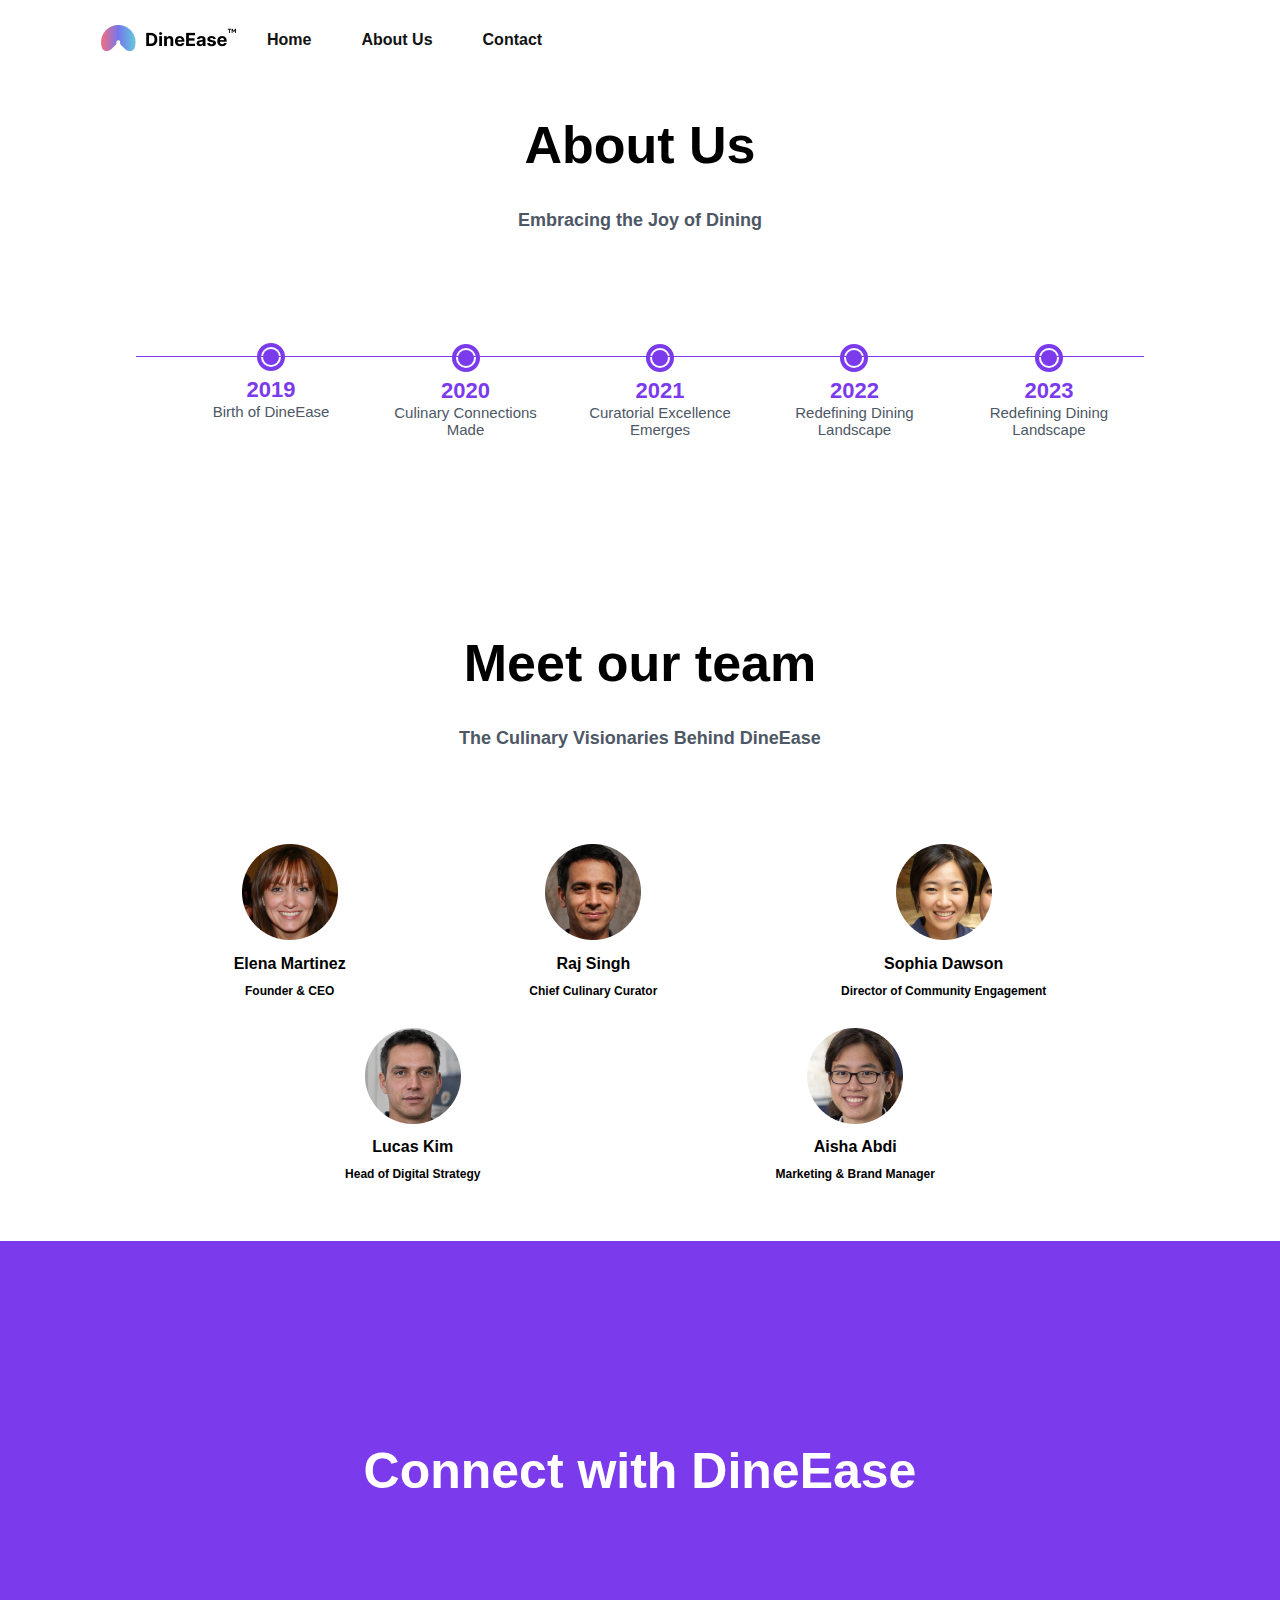
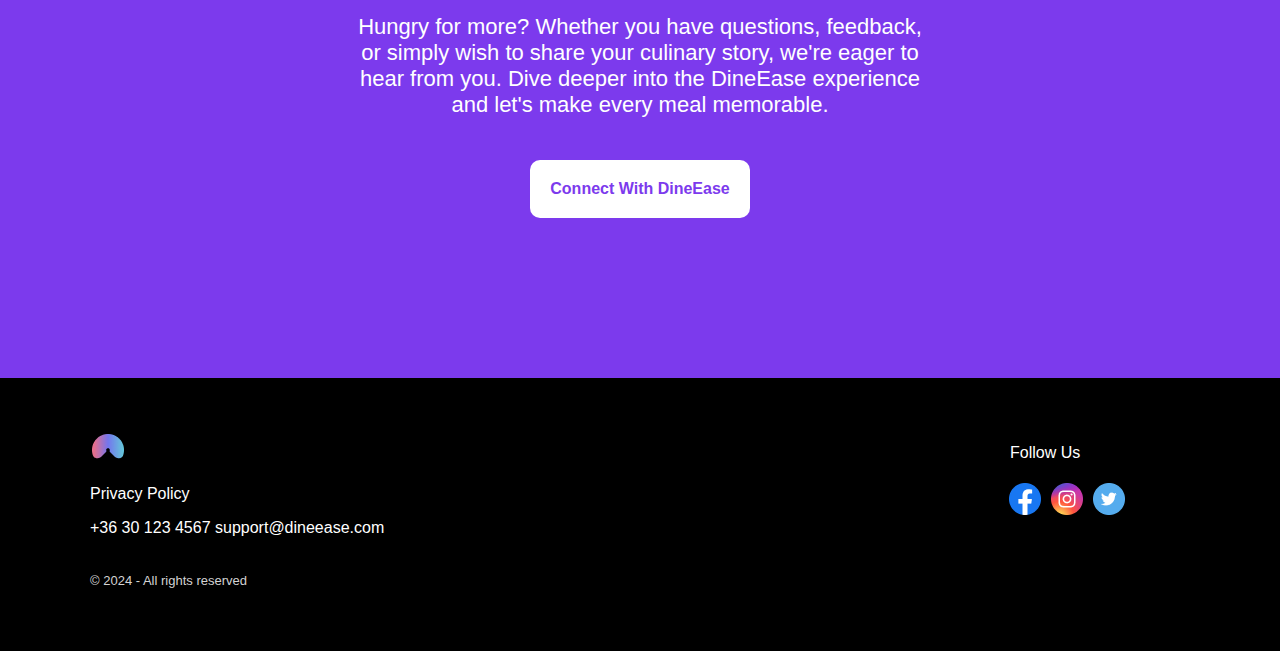
==== aboutus/AboutUs.html @ d0b2f105 "about us oldal" ====
<!DOCTYPE html>
<html lang="en">

<head>
    <meta charset="UTF-8">
    <meta name="viewport" content="width=device-width, initial-scale=1.0, maximum-scale=1.0, user-scalable=no">
    <title>DineEase Showcase Website - About Us</title>
    <link rel="stylesheet" href="AboutUs.css">
</head>

<body>


    <section id="AboutUsTimeLine">
        <div class="navbar">
            <img src="../../assets/images/Logo.png" alt="DineEase">
            <div class="navbarlinks">
                <div><a id="homeHyper" href="../">Home</a></div>
                <div><a href="">About Us</a></div>
                <div><a href="/Frontend/Contact/Contact.html">Contact</a></div>
            </div>
        </div>




        <div class="AboutUsTimeLineMainDiv">

            <div id="AboutUsTimeLineDiv">
                <div id="AboutUsTimeLineHeader">
                    <div id="AboutUsTimeLineH1H2">
                        <h1>About Us</h1>
                        <h2 id="AboutUsTimeLineH2">Embracing the Joy of Dining</h2>
                    </div>
                </div>
                <div class="timelineFrame">
                    <div class="timeline">
                        <ul>
                            <li id="firstTimelineLI">
                                <div class="content">
                                    <h3>2019</h3>
                                    <p>
                                        Birth of DineEase
                                    </p>
                                </div>
                            </li>
                            <li>
                                <div class="content">
                                    <h3>2020</h3>
                                    <p>
                                        Culinary Connections Made
                                    </p>
                                </div>
                            </li>
                            <li>
                                <div class="content">
                                    <h3>2021</h3>
                                    <p>
                                        Curatorial Excellence Emerges
                                    </p>
                                </div>
                            </li>
                            <li>
                                <div class="content">
                                    <h3>2022</h3>
                                    <p>
                                        Redefining Dining Landscape
                                    </p>
                                </div>
                            </li>
                            <li>
                                <div class="content">
                                    <h3>2023</h3>
                                    <p>
                                        Redefining Dining Landscape
                                    </p>
                                </div>
                            </li>
                        </ul>
                    </div>
                </div>
            </div>
        </div>
    </section>
    <section id="AboutUsTeam">
        <div class="AboutUsTeamMainDiv">
            <div id="AboutUsTeamHeader">
                <h1>Meet our team</h1>
                <h2>The Culinary Visionaries Behind DineEase</h2>
            </div>
            <div id="AboutUsTeamDiv">
                <div class="container" id="AboutUsTeamMembers">
                    <div class="TeamLine">
                        <div>
                            <img src="../../assets/images/Person1.png" alt="">
                            <h1>Elena Martinez</h1>
                            <h2>Founder & CEO</h2>
                        </div>
                        <div>
                            <img src="../../assets/images/Person3.png" alt="">
                            <h1>Raj Singh</h1>
                            <h2>Chief Culinary Curator</h2>
                        </div>
                        <div>
                            <img src="../../assets/images/Person2.png" alt="">
                            <h1>Sophia Dawson</h1>
                            <h2>Director of Community Engagement</h2>
                        </div>
                    </div>
                    <div class="TeamLine">
                        <div>
                            <img src="../../assets/images/Person4.png" alt="">
                            <h1>Lucas Kim</h1>
                            <h2>Head of Digital Strategy</h2>
                        </div>
                        <div>
                            <img src="../../assets/images/Person5.png" alt="">
                            <h1>Aisha Abdi</h1>
                            <h2>Marketing & Brand Manager</h2>
                        </div>
                    </div>
                </div>
            </div>
        </div>
    </section>
    <section id="ConnectDineEaseSection">
        <div class="ConnectDineEaseMainDiv">
            <div class="ConnectDineEaseHeader">
                <div id="ConnectDineEaseH2">
                    <h2>Connect with DineEase</h2>
                </div>
            </div>
            <div class="ConnectDineEaseParagraph">
                <p id="ConnectDineEaseP">Hungry for more? Whether you have questions, feedback, or simply wish to share
                    your culinary story,
                    we're eager to hear
                    from you. Dive deeper into the DineEase experience and let's make every meal memorable.</p>
            </div>
            <div class="ConnectDineEaseButtonDiv">
                <button id="ConnectDineEaseButton">Connect With DineEase</button>
            </div>
        </div>
    </section>

</body>
<footer>
    <div class="container">
        <div id="footerleftdiv">
            <img src="../../assets/images/Logomark.png">
            <p><a href="/Frontend/Privacy/Privacy.html" id="privacyGO">Privacy Policy</a></p>
            <p id="Contact">+36 30 123 4567 support@dineease.com</p>
            <p id="copyrightSmall">&copy; 2024 - All rights reserved</p>
        </div>
        <div id="footerrightdiv">
            <p>Follow Us</p>
            <img src="../../assets/images/Twitter Icon.png" alt="">
            <img src="../../assets/images/Instagram Icon.png" alt="">
            <img src="../../assets/images/Facebook Icon.png" alt="">


        </div>
    </div>
</footer>

</html>
---- aboutus/AboutUs.css ----
html {
    min-height: 100dvh;
    font-family: Helvetica, sans-serif;
}

body {
    max-width: 100%;
    max-height: auto;
    margin: 0;
    padding: 0px;
    box-sizing: border-box;
    background-repeat: no-repeat;
    background-size: cover;
    overflow-x: hidden;
    display: flex;
    flex-direction: column;
}

.navbar {
    display: flex;
    justify-content: left;
    align-items: center;
    position: fixed;
    top: 0;
    z-index: 5;
    background-color: white;
    padding-top: 10px;
    padding-left: 100px;
    max-width: 100%;
    max-height: 100%;
    width: 100%;
    min-height: 60px;
    font-size: 16px;
}

.navbarlinks {
    display: flex;
    gap: 50px;
}

.navbarlinks a {
    text-decoration: none;
    color: #121212;
    font-weight: 550;
}

#homeHyper {
    margin-left: 30px;
}

section {
    border: none;
}

#AboutUsTimeLineHeader,
#AboutUsTeamHeader {
    justify-content: center;
    text-align: center;
}

#AboutUsTimeLineH1H2 h1 {
    font-size: 52px;
    color: black;
}

#AboutUsTeamHeader h1 {
    font-size: 52px;
    color: black;
}

#AboutUsTimeLineH2 {
    font-size: 18px;
    color: #4d5765;
    padding-bottom: 80px;
    padding-top: 0px;
}

#AboutUsTeamHeader h2 {
    font-size: 18px;
    color: #4d5765;
    padding-bottom: 80px;
}
.timelineFrame{
    display: flex;
    justify-content: center;
    align-items: center;
}
.timeline {
    padding: 30px 80px;
    width: max-content;

}

.timeline ul {
    list-style-type: none;
    border-top: 1px solid #7c3aed;
    padding-top: 11px;
    white-space: nowrap;
    margin: 0;
    width: auto;
}

.timeline ul li {
    display: inline-block;
    padding: 0 20px;
    position: relative;
    cursor: pointer;
    transition: .2s;
}

.content {
    align-items: center;
    justify-content: center;
    display: block;
    text-align: center;
}

.timeline ul li .content h3 {
    padding-top: 10px;
    text-align: center;
    font-weight: bolder;
    text-wrap: wrap;
    color: #7c3aed;
    font-size: 22px;
    width: 150px;
    margin: 0;
    display: flex;
    flex-direction: column;
    align-items: center;
    justify-content: center;
    height: 100%;
}

.timeline ul li .content p {
    font-size: 15px;
    padding: 0;
    margin: 0;
    width: 150px;
    text-wrap: wrap;
    text-align: center;
    color: #4d5765;
}

.timeline ul li:before {
    position: absolute;
    content: '';
    width: 16px;
    height: 16px;
    background-color: #7c3aed;
    border-radius: 50%;
    top: -18px;
    transition: .2s;
    transform: translateX(-50%);
    left: 50%;
}

.timeline ul li:after {
    position: absolute;
    content: '';
    width: 20px;
    height: 20px;
    background-color: transparent;
    border: 4px solid #7c3aed;
    border-radius: 50%;
    top: -24px;
    left: 50%;
    transform: translateX(-50%);
    transition: .2s;
}

#firstTimelineLI {
    top: -18px;
}


.timeline ul li:hover:before {
    background-color: transparent;
    box-shadow: 0px 0px 10px 2px white;
}

@media (max-width:300px) {
    .timeline {
        width: 100%;
        padding: 30px 5px 30px 10px;
    }

    .timeline ul li .content h3 {
        color: #7c3aed;
        font-size: 15px;
    }

}

#timelineHR {
    border: none;
    border-top: 3px solid #7c3aed;
    width: 100%;
    width: 700px;
    margin: 0px 0px 0px -120px;
}

.AboutUsTimeLineMainDiv,
.AboutUsTeamMainDiv {
    padding: 80px 50px 50px 50px;
    max-height: 1000px;
    height: fit-content;
    max-width: 100%;

}

#AboutUsTeamDiv h1 {
    font-size: 16px;
}

#AboutUsTeamDiv h2 {
    font-size: 12px;
}

.container {
    display: flex;
    flex-direction: column;
    justify-content: center;
    gap: 20px;
}
.TeamLine{
    display: flex;
    justify-content: space-evenly;
    text-align: center;
}


#ConnectDineEaseSection {
    background-color: #7c3aed;
    padding: 160px;
    color: white;
    max-height: 100%;
    max-width: 100%;
}

#ConnectDineEaseH2 h2 {
    padding-bottom: 0px;
    font-size: 50px;
    justify-content: center;
    text-align: center;
}

.ConnectDineEaseParagraph {
    justify-content: center;
    text-align: center;
    display: flex;
}

#ConnectDineEaseP {
    font-weight: normal;
    justify-content: center;
    width: 60%;
    text-wrap: wrap;
    padding-top: 50px;
    font-size: 22px;
    text-align: unset;
}

.ConnectDineEaseButtonDiv {
    text-align: center;
    justify-content: center;
    display: flex;
    margin-top: 20px;
}

#ConnectDineEaseButton {
    color: #7c3aed;
    background-color: white;
    border: none;
    border-radius: 10px;
    padding: 20px;
    font-size: 16px;
    font-weight: 600;
}

footer {
    background-color: black;
    color: white;
    padding: 50px 10px 50px 100px;
    text-align: left;
    position: relative;
    max-width: 100%;
    max-height: 100%;
}

footer > .container {
    display: grid;
    grid-template-columns: 50% 50%;
}

#footerleftdiv,
#footerrightdiv {
    position: relative;
    flex: 1;
}

#footerrightdiv {
    padding-right: 150px;
}

#footerrightdiv img {
    float: right;
    padding: 5px;
}

#footerrightdiv p {
    width: 120px;
    text-align: left;
    margin-left: auto;
    margin-right: 0;
}

#privacyGO {
    text-decoration: none;
    color: white;
}

#copyrightSmall {
    color: lightgray;
    font-size: small;
    padding-top: 20px;
}

.shapeCircle {
    height: 50px;
    width: 50px;
    background-color: #555;
    border-radius: 50%;
}
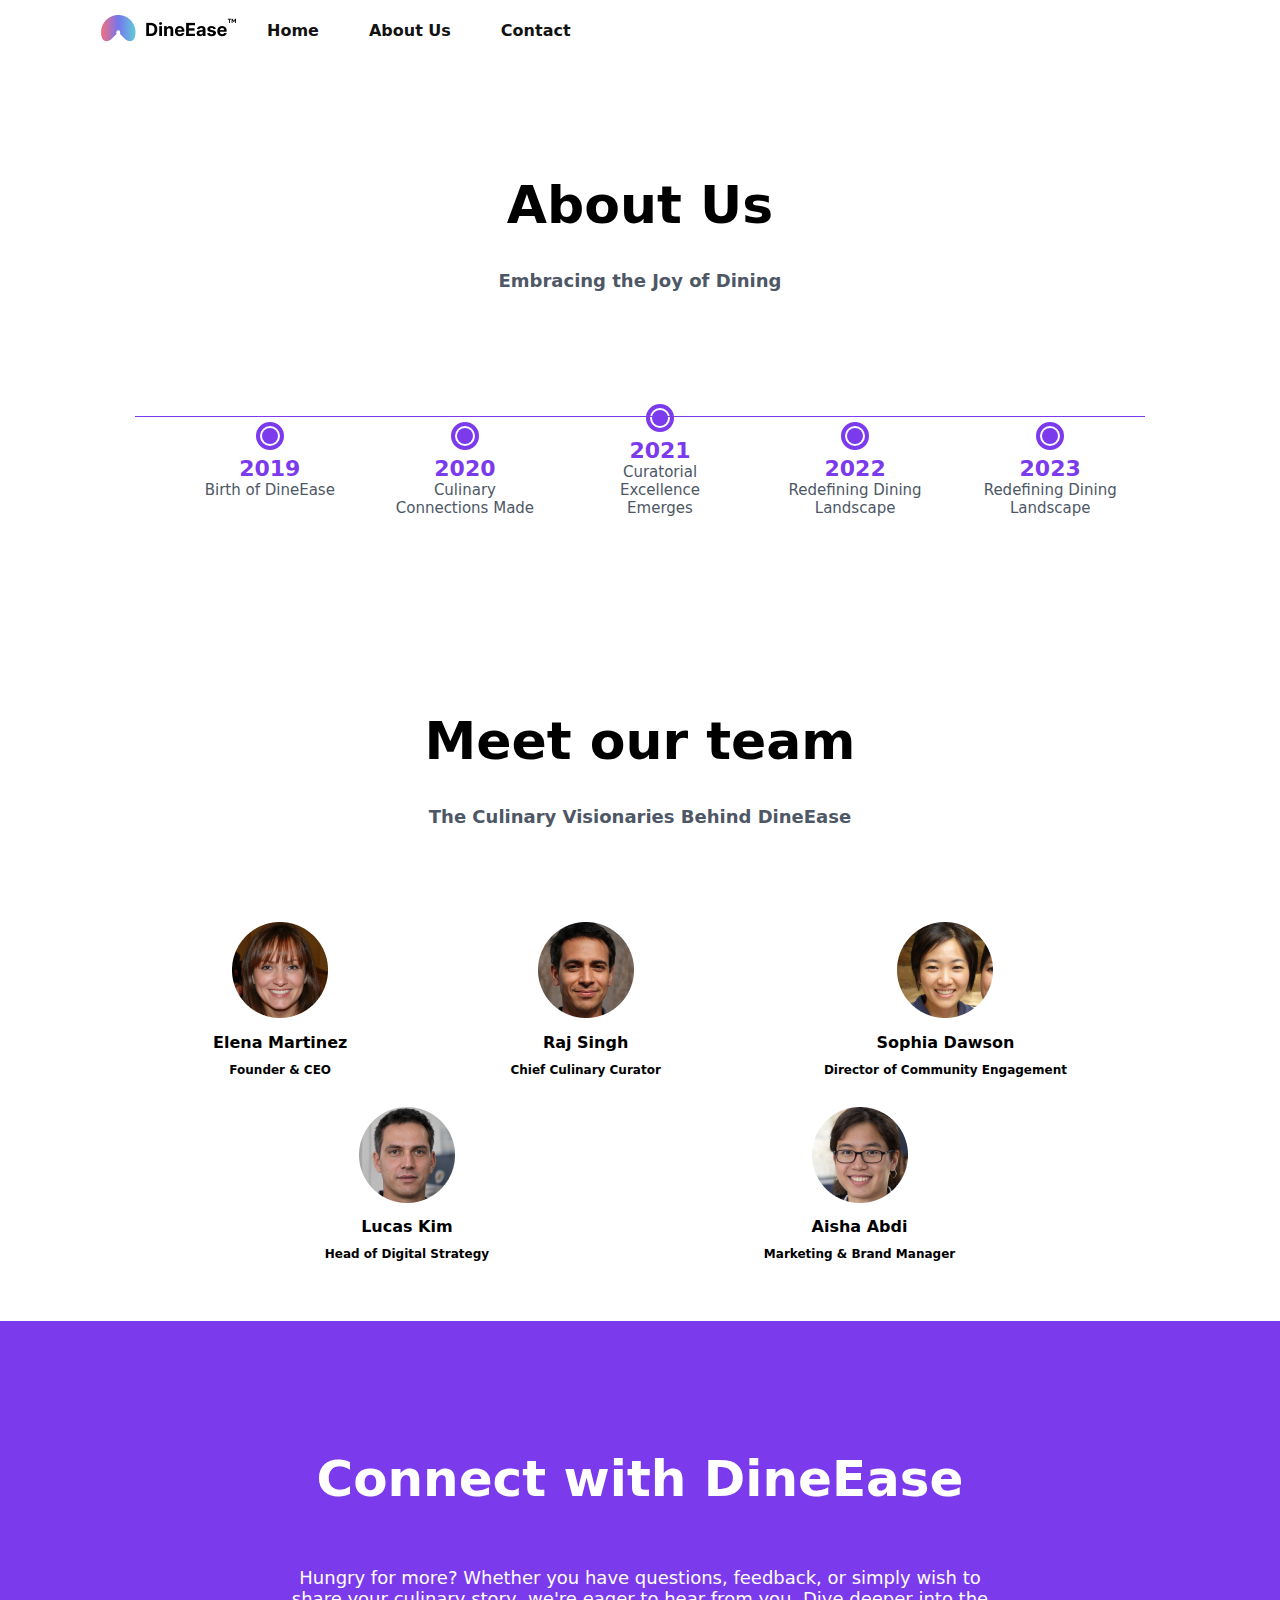
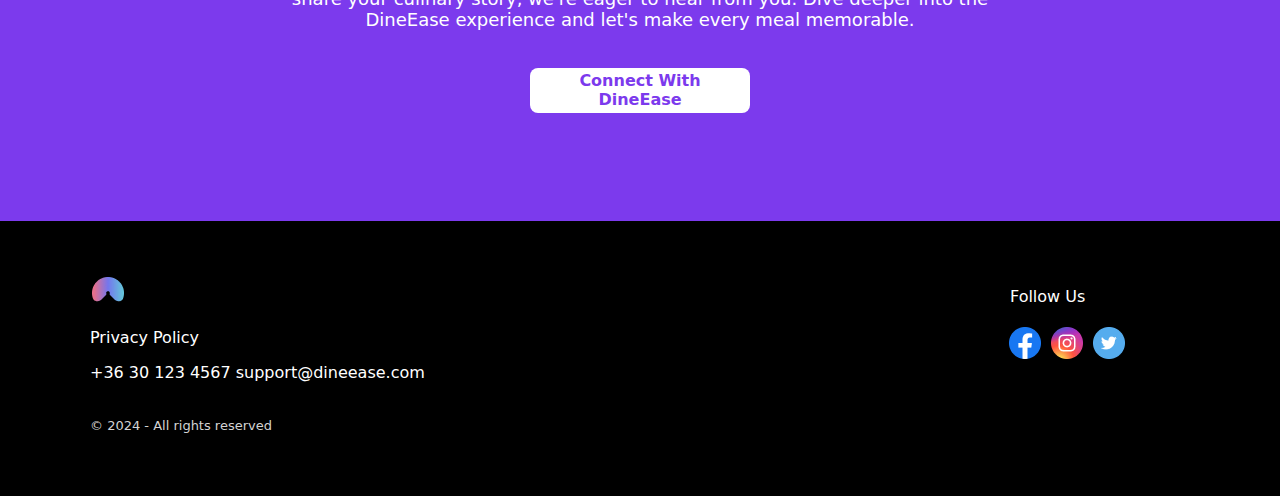
==== commit 57298bc2: "About Us es contact oldal" ====
--- a/aboutus/AboutUs.html
+++ b/aboutus/AboutUs.html
@@ -17,7 +17,7 @@
             <div class="navbarlinks">
                 <div><a id="homeHyper" href="../">Home</a></div>
                 <div><a href="">About Us</a></div>
-                <div><a href="/Frontend/Contact/Contact.html">Contact</a></div>
+                <div><a href="../contact/contact.html">Contact</a></div>
             </div>
         </div>
 
@@ -124,7 +124,6 @@
         </div>
     </section>
     <section id="ConnectDineEaseSection">
-        <div class="ConnectDineEaseMainDiv">
             <div class="ConnectDineEaseHeader">
                 <div id="ConnectDineEaseH2">
                     <h2>Connect with DineEase</h2>
@@ -139,7 +138,6 @@
             <div class="ConnectDineEaseButtonDiv">
                 <button id="ConnectDineEaseButton">Connect With DineEase</button>
             </div>
-        </div>
     </section>
 
 </body>
--- a/aboutus/AboutUs.css
+++ b/aboutus/AboutUs.css
@@ -1,6 +1,6 @@
-html {
-    min-height: 100dvh;
-    font-family: Helvetica, sans-serif;
+
+*{
+    font-family: system-ui, -apple-system, BlinkMacSystemFont, 'Segoe UI', Roboto, Oxygen, Ubuntu, Cantarell, 'Open Sans', 'Helvetica Neue', sans-serif;
 }
 
 body {
@@ -20,15 +20,10 @@
     display: flex;
     justify-content: left;
     align-items: center;
-    position: fixed;
-    top: 0;
     z-index: 5;
     background-color: white;
-    padding-top: 10px;
     padding-left: 100px;
-    max-width: 100%;
-    max-height: 100%;
-    width: 100%;
+    width: 100dvh;
     min-height: 60px;
     font-size: 16px;
 }
@@ -47,7 +42,6 @@
 #homeHyper {
     margin-left: 30px;
 }
-
 section {
     border: none;
 }
@@ -230,11 +224,14 @@
 
 
 #ConnectDineEaseSection {
+    min-height: 400px;
+    padding: 50px 0 50px 0;
     background-color: #7c3aed;
-    padding: 160px;
     color: white;
-    max-height: 100%;
-    max-width: 100%;
+    display: flex;
+    flex-direction: column;
+    justify-content: center;
+    align-items: center;
 }
 
 #ConnectDineEaseH2 h2 {
@@ -243,6 +240,12 @@
     justify-content: center;
     text-align: center;
 }
+.ConnectDineEaseMainDiv{
+    display: flex;
+    flex-direction: column;
+    justify-content: center;
+    align-items: center;
+}
 
 .ConnectDineEaseParagraph {
     justify-content: center;
@@ -251,13 +254,12 @@
 }
 
 #ConnectDineEaseP {
-    font-weight: normal;
-    justify-content: center;
-    width: 60%;
+    justify-content: center;
+    width: 100%;
+    max-width: 700px;
     text-wrap: wrap;
-    padding-top: 50px;
-    font-size: 22px;
-    text-align: unset;
+    font-size: 18px;
+    font-weight: 300;
 }
 
 .ConnectDineEaseButtonDiv {
@@ -265,14 +267,20 @@
     justify-content: center;
     display: flex;
     margin-top: 20px;
+    margin-bottom: 20px;
 }
 
 #ConnectDineEaseButton {
+    width: 220px;
+    height: 45px;
+    padding-bottom: 3px;
+    display: flex;
+    justify-content: center;
+    align-items: center;
     color: #7c3aed;
     background-color: white;
     border: none;
-    border-radius: 10px;
-    padding: 20px;
+    border-radius: 8px;
     font-size: 16px;
     font-weight: 600;
 }
